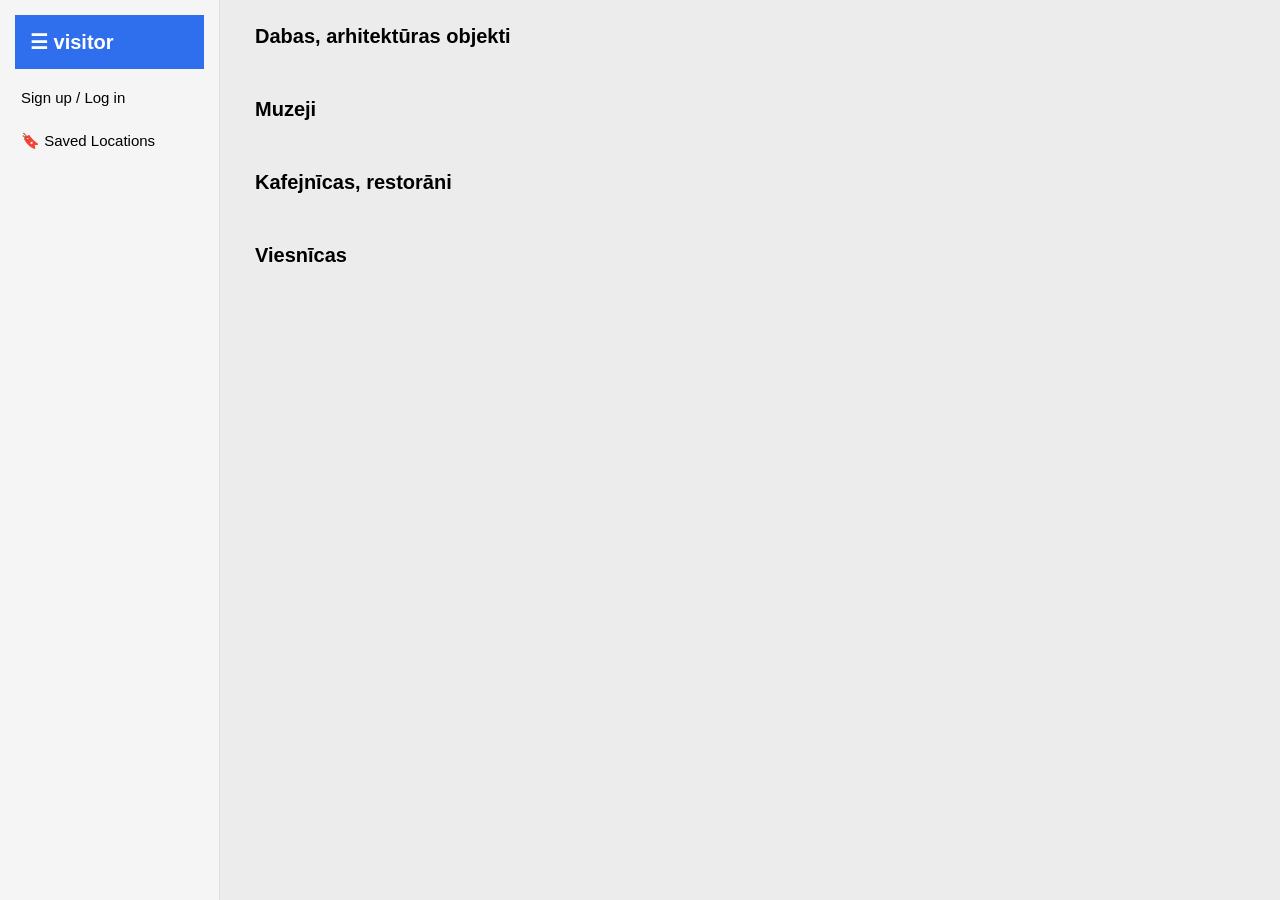
==== index.html @ 0fb68b81 "Update and rename HTMLPage1.html to index.html" ====
﻿<!DOCTYPE html>
<html lang="lv">
    <link rel="stylesheet" href="style.css">
<script src="script.js"></script>
<head>
    <meta charset="UTF-8">
    <meta name="viewport" content="width=device-width, initial-scale=1.0">
    <title>Visitor</title>
    <link rel="stylesheet" href="style.css">
</head>
<body>

    <div class="app">
        <aside class="sidebar">
            <div class="logo">☰ visitor</div>

            <div class="menu">
                <button id="openAuth">Sign up / Log in</button>
                <button id="openSaved">🔖 Saved Locations</button>
            </div>
        </aside>

        <main class="main">
            <section>
                <h2>Dabas, arhitektūras objekti</h2>
                <div class="grid" id="grid1"></div>
            </section>

            <section>
                <h2>Muzeji</h2>
                <div class="grid grid-3" id="grid2"></div>
            </section>

            <section>
                <h2>Kafejnīcas, restorāni</h2>
                <div class="grid" id="grid3"></div>
            </section>

            <section>
                <h2>Viesnīcas</h2>
                <div class="grid grid-3" id="grid4"></div>
            </section>
        </main>
    </div>

    <div class="overlay" id="savedPanel">
        <div class="panel">
            <div class="panel-header">
                <h2>Saved Locations</h2>
                <button class="close-btn" id="closeSaved">×</button>
            </div>

            <div id="savedContent"></div>
        </div>
    </div>

    <div class="overlay" id="authModal">
        <div class="panel">
            <div class="panel-header">
                <h2>Sign up / Log in</h2>
                <button class="close-btn" id="closeAuth">×</button>
            </div>

            <input type="email" id="email" placeholder="Email">
            <input type="password" id="password" placeholder="Password">

            <button id="createAccountBtn">Continue</button>
        </div>
    </div>

    <script src="script.js"></script>
</body>
</html>
---- style.css ----
* {
  box-sizing: border-box;
}

body {
  margin: 0;
  font-family: Inter, sans-serif;
  background: #ececec;
}

.app {
  display: grid;
  grid-template-columns: 220px 1fr;
  min-height: 100vh;
}

.sidebar {
  background: #f5f5f5;
  padding: 15px;
  border-right: 1px solid #dddddd;
}

.logo {
  background: #2f6fed;
  color: white;
  padding: 15px;
  font-weight: 700;
  font-size: 20px;
  margin-bottom: 12px;
}

.menu button {
  display: block;
  width: 100%;
  margin-top: 10px;
  background: none;
  border: none;
  cursor: pointer;
  font-size: 15px;
  text-align: left;
  padding: 8px 6px;
}

.main {
  padding: 25px 35px;
}

h2 {
  margin-top: 0;
  margin-bottom: 15px;
  font-size: 20px;
}

.grid {
  display: grid;
  grid-template-columns: repeat(4, minmax(0, 1fr));
  gap: 25px;
  margin-bottom: 35px;
}

.grid-3 {
  grid-template-columns: repeat(3, minmax(0, 1fr));
}

.card {
  background: white;
  border-radius: 10px;
  box-shadow: 0 3px 10px rgba(0, 0, 0, 0.15);
  overflow: hidden;
}

.card img {
  width: 100%;
  height: 150px;
  object-fit: cover;
  display: block;
}

.card-content {
  padding: 12px;
}

.card-title {
  font-weight: 600;
  margin-bottom: 5px;
}

.card-address {
  font-size: 13px;
  color: gray;
}

.card button {
  width: 100%;
  margin-top: 10px;
  padding: 10px;
  background: #2f6fed;
  color: white;
  border: none;
  border-radius: 6px;
  cursor: pointer;
}

.overlay {
  display: none;
  position: fixed;
  inset: 0;
  background: rgba(0, 0, 0, 0.3);
}

.overlay.show {
  display: block;
}

.panel {
  position: absolute;
  right: 0;
  top: 0;
  width: 320px;
  height: 100%;
  background: white;
  padding: 20px;
  overflow-y: auto;
}

.panel-header {
  display: flex;
  justify-content: space-between;
  align-items: center;
  margin-bottom: 15px;
}

.close-btn {
  background: none;
  border: none;
  font-size: 20px;
  cursor: pointer;
}

.saved-card {
  background: #f9f9f9;
  border-radius: 10px;
  overflow: hidden;
  margin-bottom: 15px;
  box-shadow: 0 2px 8px rgba(0, 0, 0, 0.08);
}

.saved-card img {
  width: 100%;
  height: 150px;
  object-fit: cover;
  display: block;
}

.saved-card .card-content {
  padding: 12px;
}

.saved-card button {
  width: 100%;
  margin-top: 10px;
  padding: 10px;
  background: #2f6fed;
  color: white;
  border: none;
  border-radius: 6px;
  cursor: pointer;
}

.panel input {
  width: 100%;
  padding: 10px;
  margin-bottom: 10px;
  border: 1px solid #cccccc;
  border-radius: 6px;
}

.panel > button,
#createAccountBtn {
  width: 100%;
  padding: 10px;
  background: #2f6fed;
  color: white;
  border: none;
  border-radius: 6px;
  cursor: pointer;
}
---- style.css ----
* {
  box-sizing: border-box;
}

body {
  margin: 0;
  font-family: Inter, sans-serif;
  background: #ececec;
}

.app {
  display: grid;
  grid-template-columns: 220px 1fr;
  min-height: 100vh;
}

.sidebar {
  background: #f5f5f5;
  padding: 15px;
  border-right: 1px solid #dddddd;
}

.logo {
  background: #2f6fed;
  color: white;
  padding: 15px;
  font-weight: 700;
  font-size: 20px;
  margin-bottom: 12px;
}

.menu button {
  display: block;
  width: 100%;
  margin-top: 10px;
  background: none;
  border: none;
  cursor: pointer;
  font-size: 15px;
  text-align: left;
  padding: 8px 6px;
}

.main {
  padding: 25px 35px;
}

h2 {
  margin-top: 0;
  margin-bottom: 15px;
  font-size: 20px;
}

.grid {
  display: grid;
  grid-template-columns: repeat(4, minmax(0, 1fr));
  gap: 25px;
  margin-bottom: 35px;
}

.grid-3 {
  grid-template-columns: repeat(3, minmax(0, 1fr));
}

.card {
  background: white;
  border-radius: 10px;
  box-shadow: 0 3px 10px rgba(0, 0, 0, 0.15);
  overflow: hidden;
}

.card img {
  width: 100%;
  height: 150px;
  object-fit: cover;
  display: block;
}

.card-content {
  padding: 12px;
}

.card-title {
  font-weight: 600;
  margin-bottom: 5px;
}

.card-address {
  font-size: 13px;
  color: gray;
}

.card button {
  width: 100%;
  margin-top: 10px;
  padding: 10px;
  background: #2f6fed;
  color: white;
  border: none;
  border-radius: 6px;
  cursor: pointer;
}

.overlay {
  display: none;
  position: fixed;
  inset: 0;
  background: rgba(0, 0, 0, 0.3);
}

.overlay.show {
  display: block;
}

.panel {
  position: absolute;
  right: 0;
  top: 0;
  width: 320px;
  height: 100%;
  background: white;
  padding: 20px;
  overflow-y: auto;
}

.panel-header {
  display: flex;
  justify-content: space-between;
  align-items: center;
  margin-bottom: 15px;
}

.close-btn {
  background: none;
  border: none;
  font-size: 20px;
  cursor: pointer;
}

.saved-card {
  background: #f9f9f9;
  border-radius: 10px;
  overflow: hidden;
  margin-bottom: 15px;
  box-shadow: 0 2px 8px rgba(0, 0, 0, 0.08);
}

.saved-card img {
  width: 100%;
  height: 150px;
  object-fit: cover;
  display: block;
}

.saved-card .card-content {
  padding: 12px;
}

.saved-card button {
  width: 100%;
  margin-top: 10px;
  padding: 10px;
  background: #2f6fed;
  color: white;
  border: none;
  border-radius: 6px;
  cursor: pointer;
}

.panel input {
  width: 100%;
  padding: 10px;
  margin-bottom: 10px;
  border: 1px solid #cccccc;
  border-radius: 6px;
}

.panel > button,
#createAccountBtn {
  width: 100%;
  padding: 10px;
  background: #2f6fed;
  color: white;
  border: none;
  border-radius: 6px;
  cursor: pointer;
}
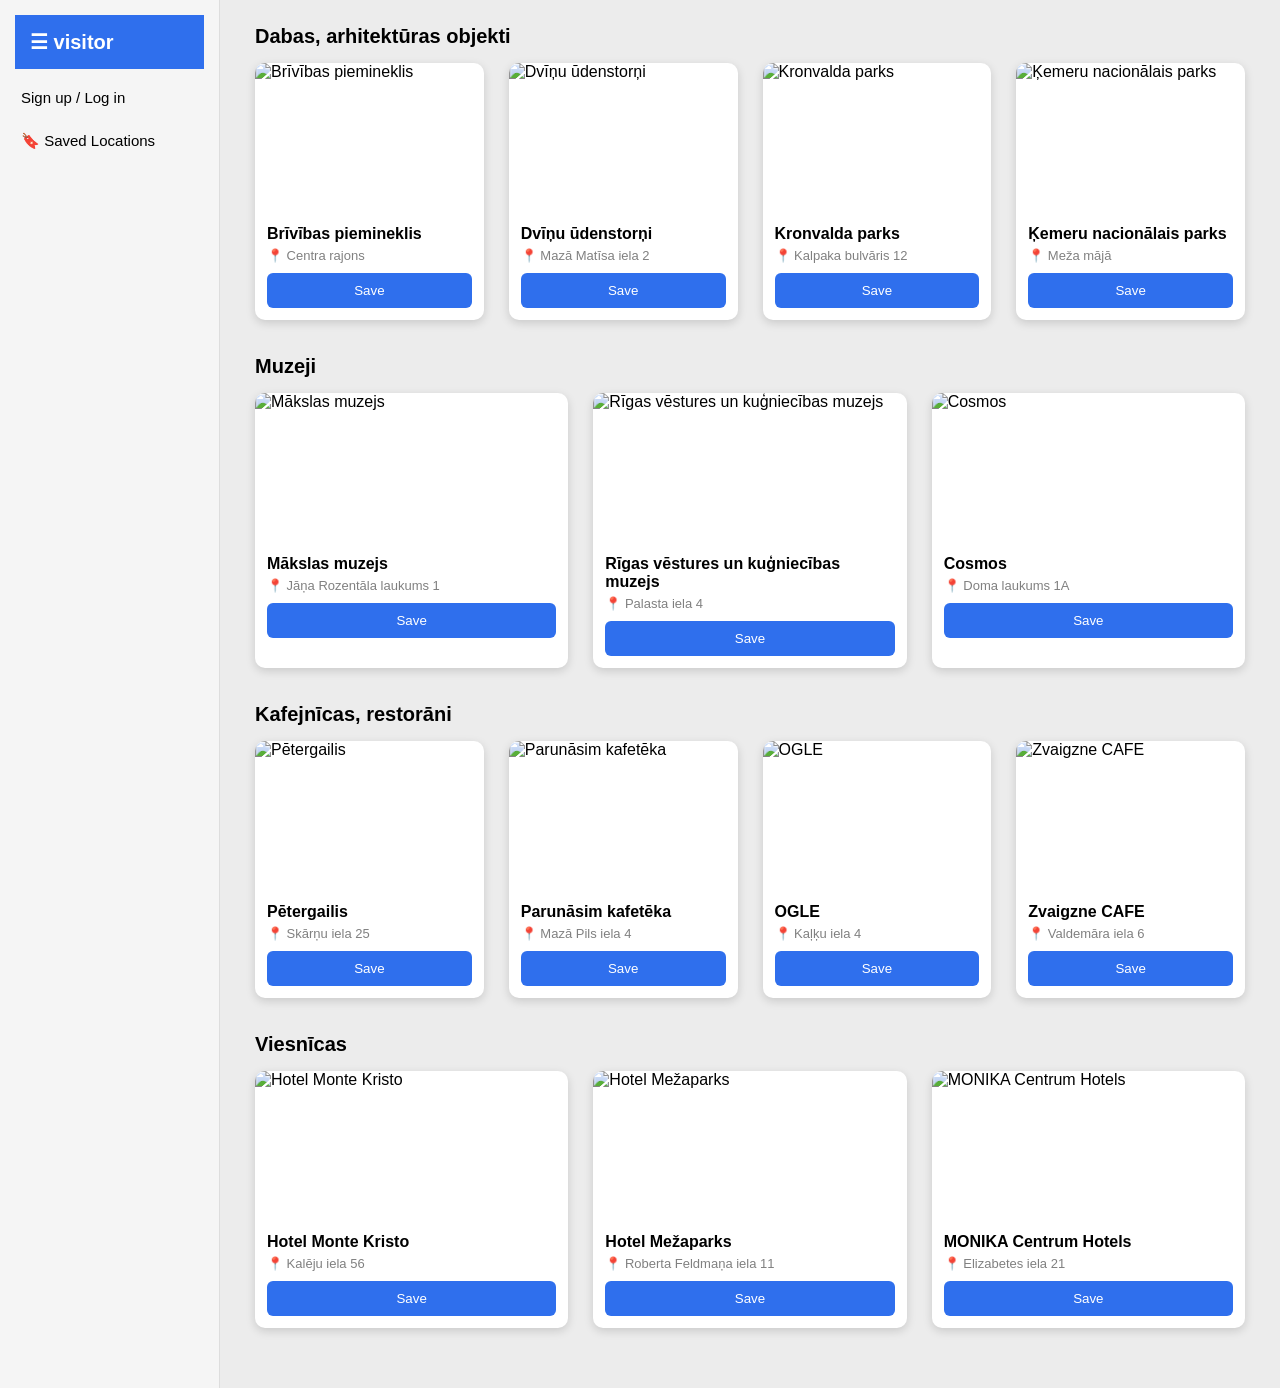
==== commit ee7241ac: "Update index.html" ====
--- a/index.html
+++ b/index.html
@@ -1,7 +1,5 @@
 ﻿<!DOCTYPE html>
 <html lang="lv">
-    <link rel="stylesheet" href="style.css">
-<script src="script.js"></script>
 <head>
     <meta charset="UTF-8">
     <meta name="viewport" content="width=device-width, initial-scale=1.0">
